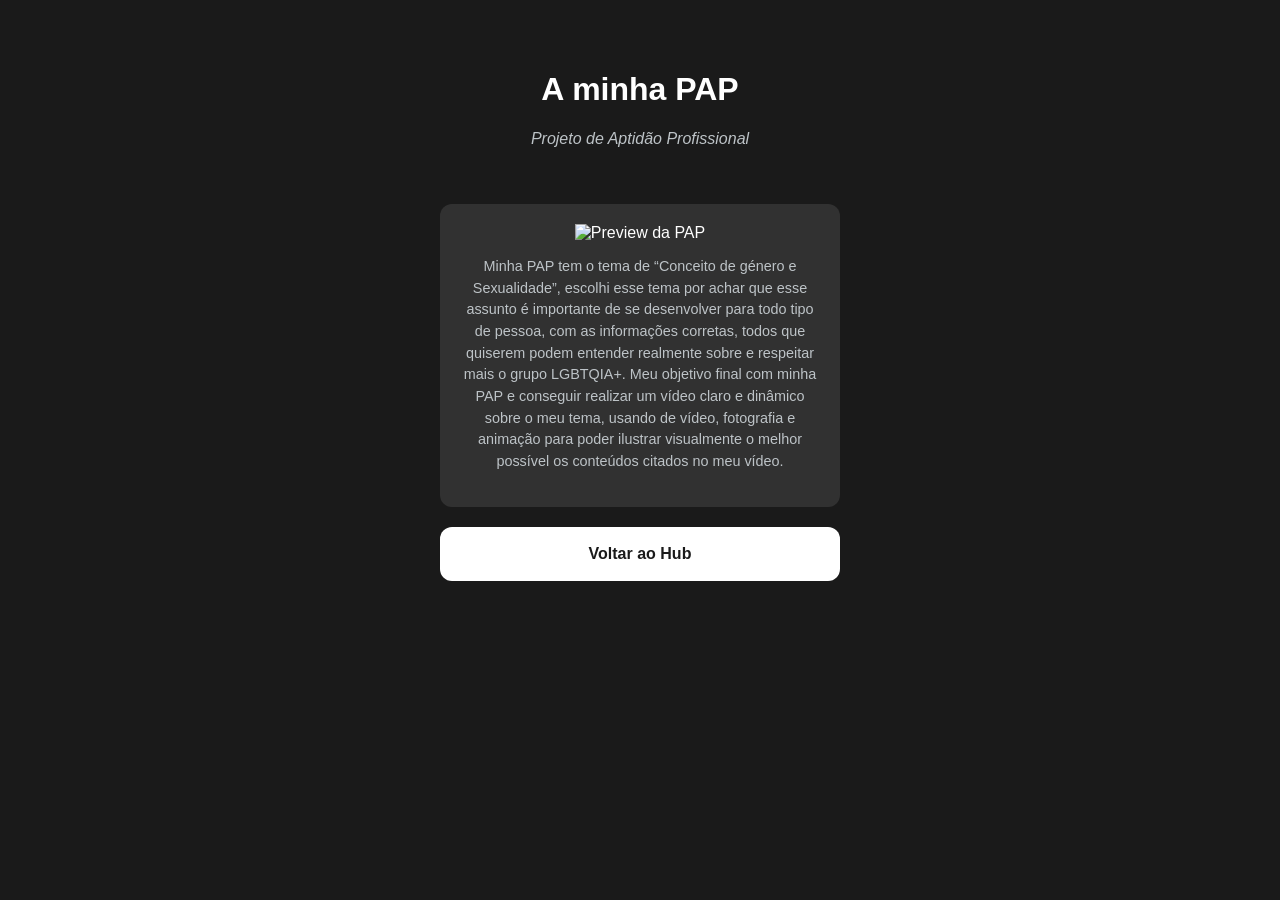
==== conceito-de-genero.html @ a713c92c "Rename conceito-de-genero to conceito-de-genero.html" ====
<!DOCTYPE html>
<html lang="pt">
<head>
<meta charset="UTF-8">
<meta name="viewport" content="width=device-width, initial-scale=1.0">
<title>A minha PAP - My Creative Hub</title>
<link rel="stylesheet" href="style.css">
<link rel="manifest" href="manifest.json">

  </head>
<body>
<header>
<h1>A minha PAP</h1>
<p class="bio">Projeto de Aptidão Profissional</p>
</header>
<main class="links-container">
<div class="pap-content">
<img src="assets/images/pap-preview.jpg" alt="Preview da PAP" class="papimage">
<p class="pap-text">
Minha PAP tem o tema de “Conceito de género e Sexualidade”, escolhi esse tema por achar que esse assunto é importante de se desenvolver para todo tipo de pessoa, com as informações corretas, todos que quiserem podem entender realmente sobre e respeitar mais o grupo LGBTQIA+. Meu objetivo final com minha PAP e conseguir realizar um vídeo claro e dinâmico sobre o meu tema, usando de vídeo, fotografia e animação para poder ilustrar visualmente o melhor possível os conteúdos citados no meu vídeo.
</p>
</div>
<a href="index.html" class="btn">Voltar ao Hub</a>
</main>
</body>
</html>
---- style.css ----
/* Configurações gerais da página */
body {
    margin: 0;
    padding: 0;
    background-color: #1a1a1a; /* Cor de fundo escura (moderna) */
    color: white;
    font-family: 'Segoe UI', Tahoma, Geneva, Verdana, sans-serif;
    display: flex;
    flex-direction: column; /* Alinha elementos um por baixo do outro */
    align-items: center;    /* Centra horizontalmente */
    min-height: 100vh;
}

header {
    margin-top: 50px;
    text-align: center;
}

.capa {
    width: 250px;
    height: 250px;
    object-fit: cover; /* Garante que a foto não fica esticada */
}

.bio {
    color: #bdc3c7;
    font-style: italic;
}

/* Contentor dos botões */
.links-container {
    width: 90%;
    max-width: 400px;
    margin-top: 40px;
}

/* Estilo dos botões (links) */
.btn {
    display: block;
    background-color: white;
    color: #1a1a1a;
    text-decoration: none; /* Remove o sublinhado */
    padding: 18px;
    margin-bottom: 15px;
    border-radius: 12px;   /* Cantos suaves */
    text-align: center;
    font-weight: bold;
    transition: 0.3s;      /* Suaviza a animação de toque */
}

/* Cor de destaque para o botão da PAP */
.btn-pap {
background-color: #3498db; 
color: white !important;
}
/* Estilo para o conteúdo descritivo */
.pap-content {
background: rgba(255, 255, 255, 0.1);
padding: 20px;
border-radius: 12px;
margin-bottom: 20px;
text-align: center;
}

.papimage{
text-align: center;
}

.pap-text {
font-size: 0.9em;
line-height: 1.5;
color: #bdc3c7;
text-align: center;
}

/* Efeito quando o rato passa por cima (ou o dedo toca) */
.btn:hover {
    background-color: #3498db;
    color: white;
    transform: translateY(-3px); /* Pequeno salto para cima */
}
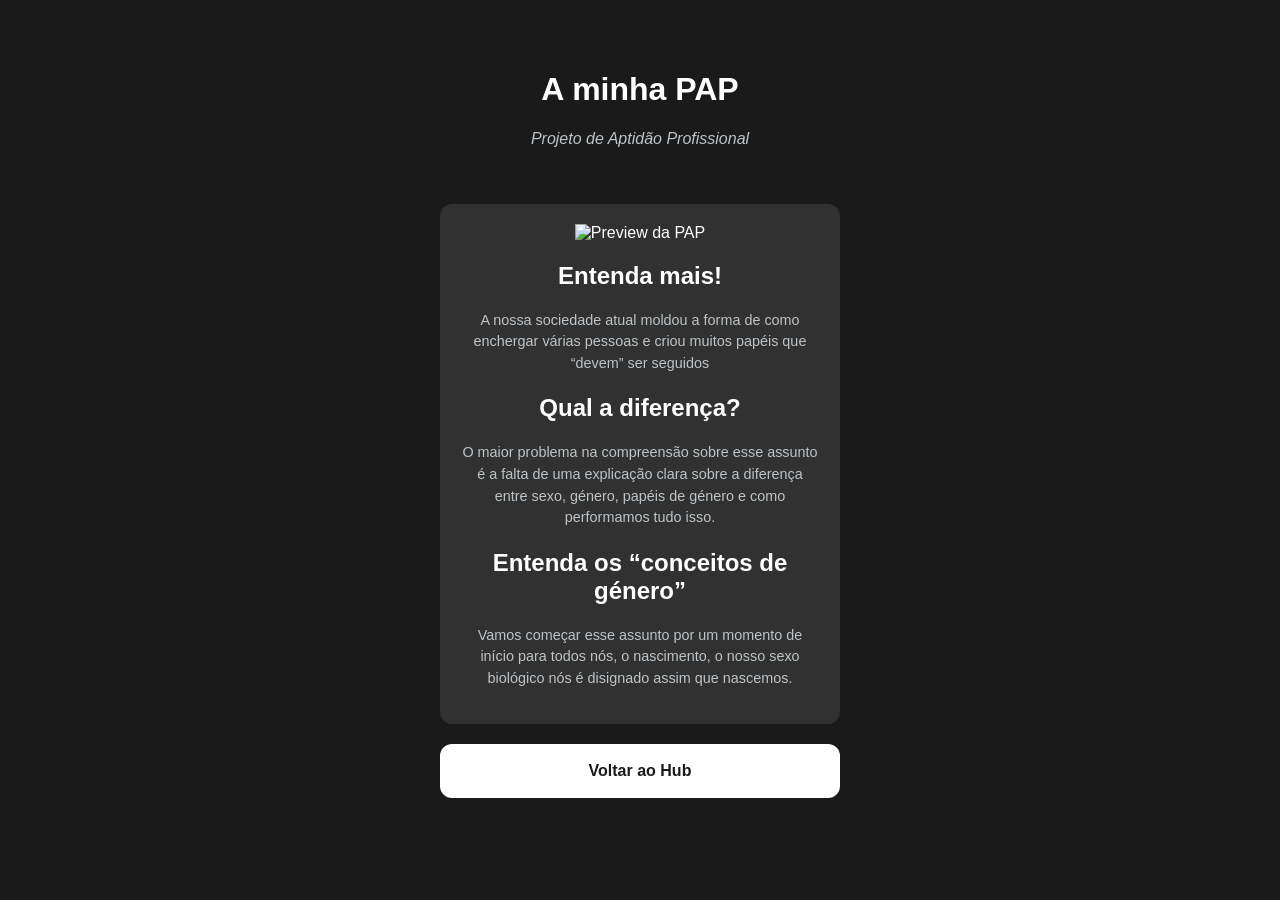
==== commit b9a60f31: "Update conceito-de-genero.html" ====
--- a/conceito-de-genero.html
+++ b/conceito-de-genero.html
@@ -16,9 +16,15 @@
 <main class="links-container">
 <div class="pap-content">
 <img src="assets/images/pap-preview.jpg" alt="Preview da PAP" class="papimage">
+<h2>Entenda mais!</h2>
 <p class="pap-text">
-Minha PAP tem o tema de “Conceito de género e Sexualidade”, escolhi esse tema por achar que esse assunto é importante de se desenvolver para todo tipo de pessoa, com as informações corretas, todos que quiserem podem entender realmente sobre e respeitar mais o grupo LGBTQIA+. Meu objetivo final com minha PAP e conseguir realizar um vídeo claro e dinâmico sobre o meu tema, usando de vídeo, fotografia e animação para poder ilustrar visualmente o melhor possível os conteúdos citados no meu vídeo.
-</p>
+A nossa sociedade atual moldou a forma de como enchergar várias pessoas e criou muitos papéis que “devem” ser seguidos</p>
+<h2>Qual a diferença?</h2>
+<p class="pap-text">
+O maior problema na compreensão sobre esse assunto é a falta de uma explicação clara sobre a diferença entre sexo, género, papéis de género e como performamos tudo isso.</p>
+<h2>Entenda os “conceitos de género”</h2>
+<p class="pap-text">
+Vamos começar esse assunto por um momento de início para todos nós, o nascimento, o nosso sexo biológico nós é disignado assim que nascemos.</p>
 </div>
 <a href="index.html" class="btn">Voltar ao Hub</a>
 </main>
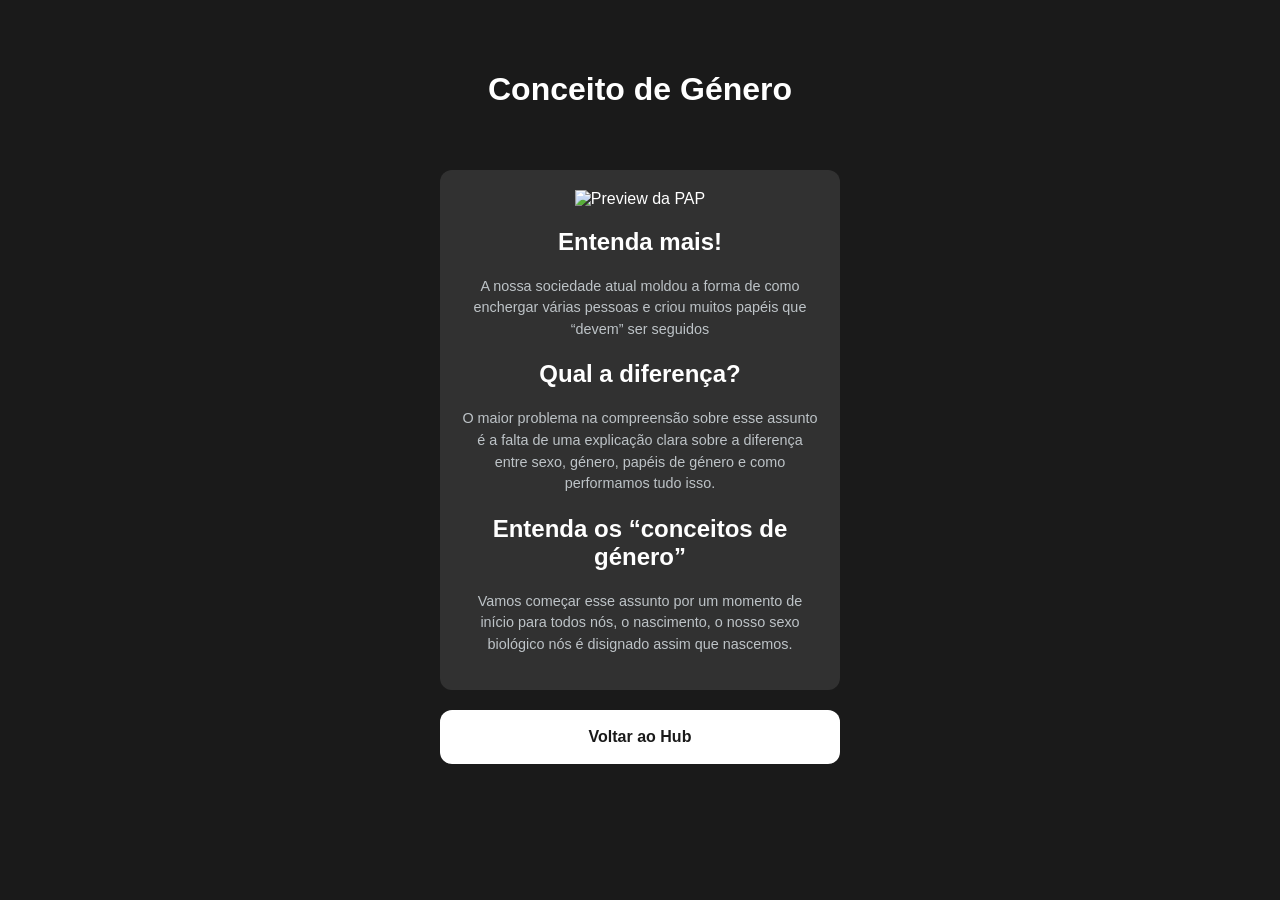
==== commit f6aa1d50: "Update conceito-de-genero.html" ====
--- a/conceito-de-genero.html
+++ b/conceito-de-genero.html
@@ -10,8 +10,7 @@
   </head>
 <body>
 <header>
-<h1>A minha PAP</h1>
-<p class="bio">Projeto de Aptidão Profissional</p>
+<h1>Conceito de Género</h1>
 </header>
 <main class="links-container">
 <div class="pap-content">
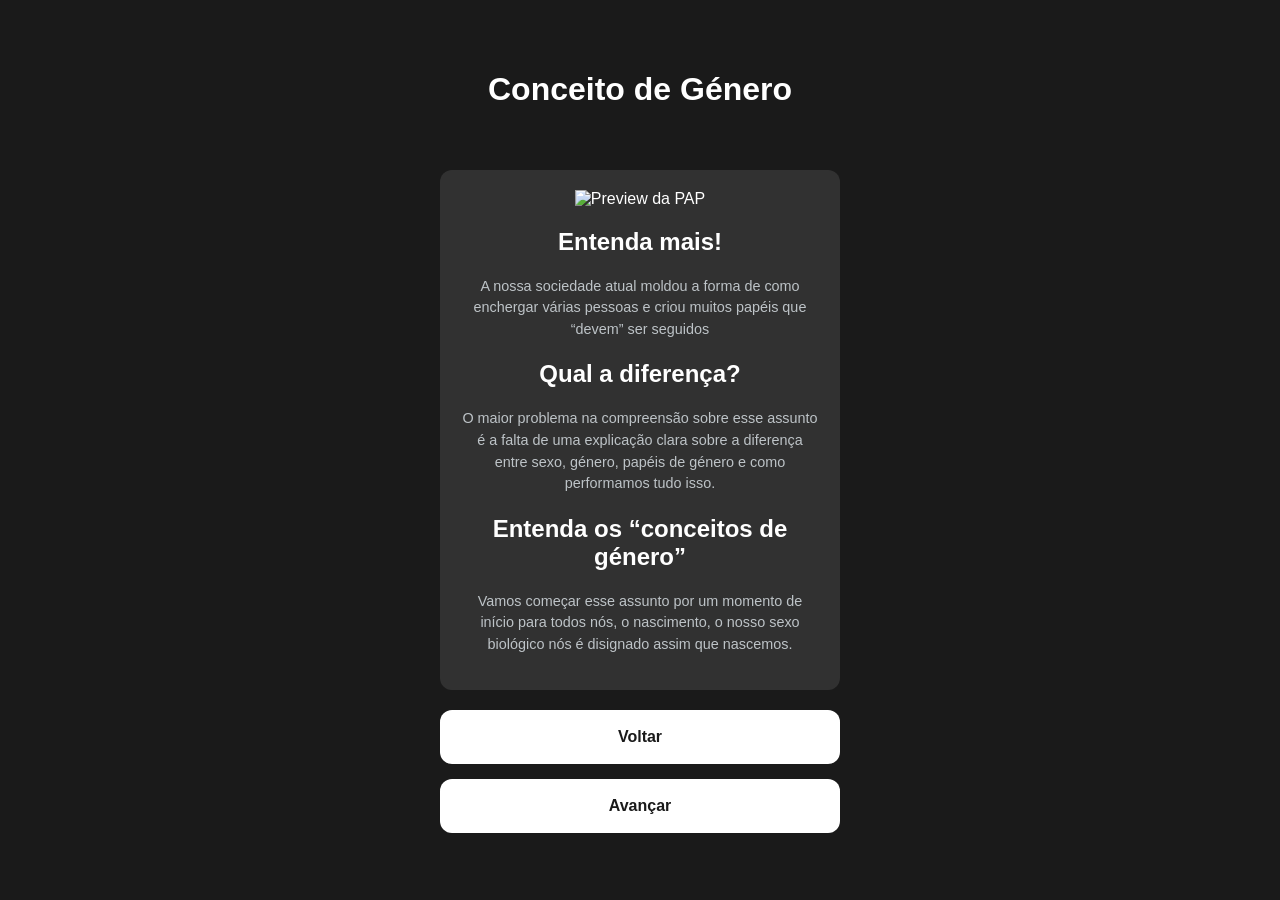
==== commit 74d916a1: "Update conceito-de-genero.html" ====
--- a/conceito-de-genero.html
+++ b/conceito-de-genero.html
@@ -25,7 +25,8 @@
 <p class="pap-text">
 Vamos começar esse assunto por um momento de início para todos nós, o nascimento, o nosso sexo biológico nós é disignado assim que nascemos.</p>
 </div>
-<a href="index.html" class="btn">Voltar ao Hub</a>
+<a href="index.html" class="btn">Voltar</a>
+<a href="sexualidade.html" class="btn">Avançar</a>
 </main>
 </body>
 </html>
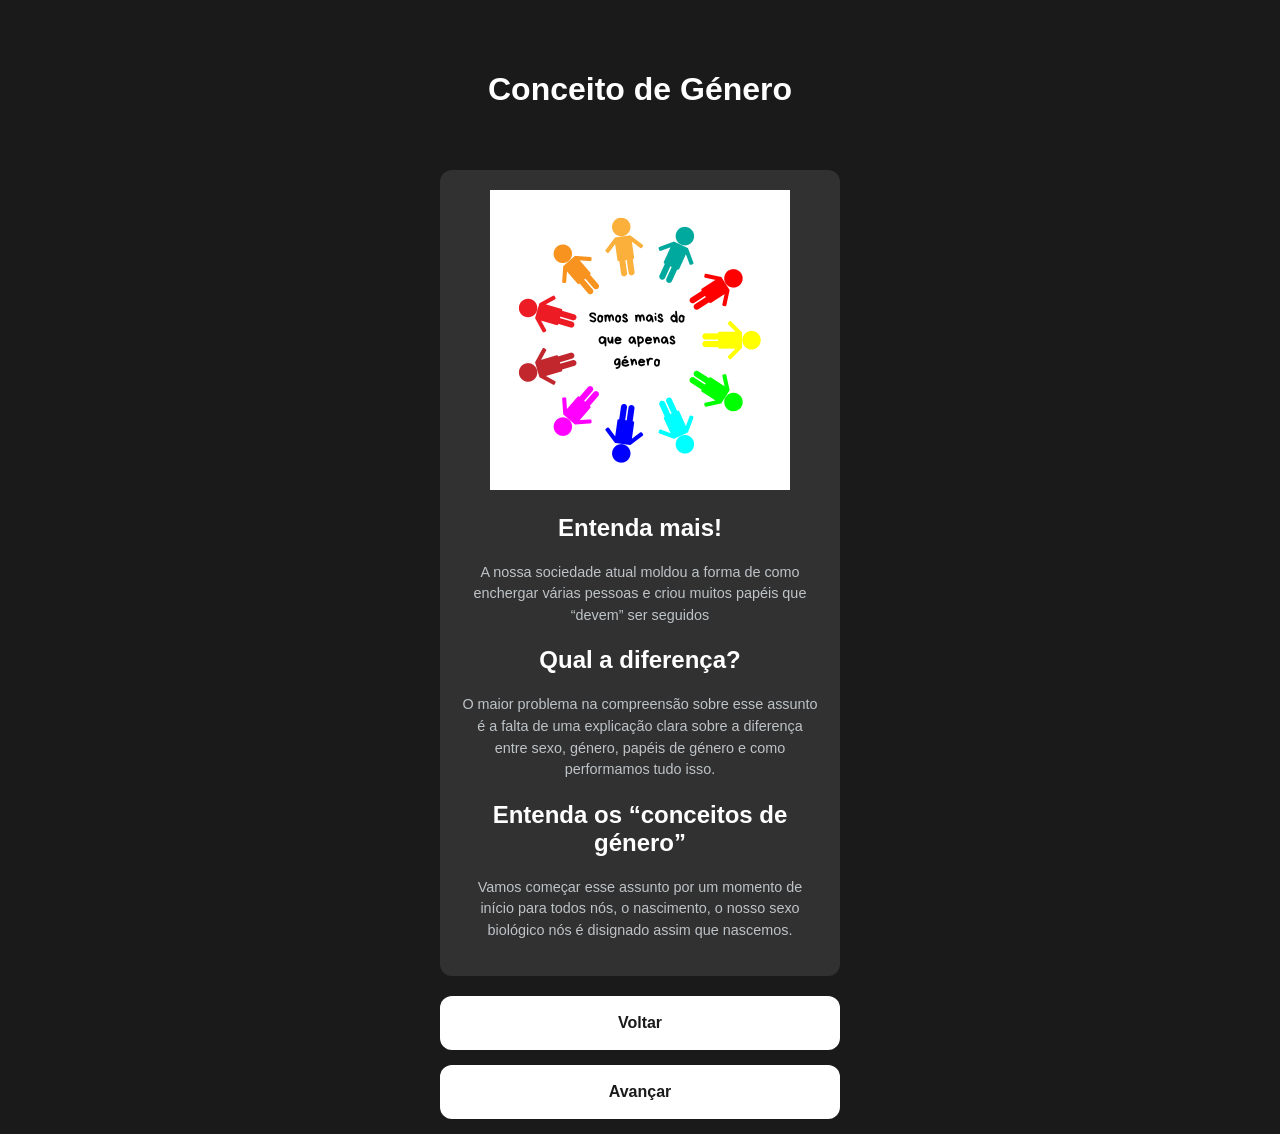
==== commit 26b00810: "Update conceito-de-genero.html" ====
--- a/conceito-de-genero.html
+++ b/conceito-de-genero.html
@@ -14,7 +14,7 @@
 </header>
 <main class="links-container">
 <div class="pap-content">
-<img src="assets/images/pap-preview.jpg" alt="Preview da PAP" class="papimage">
+<img src="assets/images/genero.png" alt="Conceitos de Género" class="papimage">
 <h2>Entenda mais!</h2>
 <p class="pap-text">
 A nossa sociedade atual moldou a forma de como enchergar várias pessoas e criou muitos papéis que “devem” ser seguidos</p>
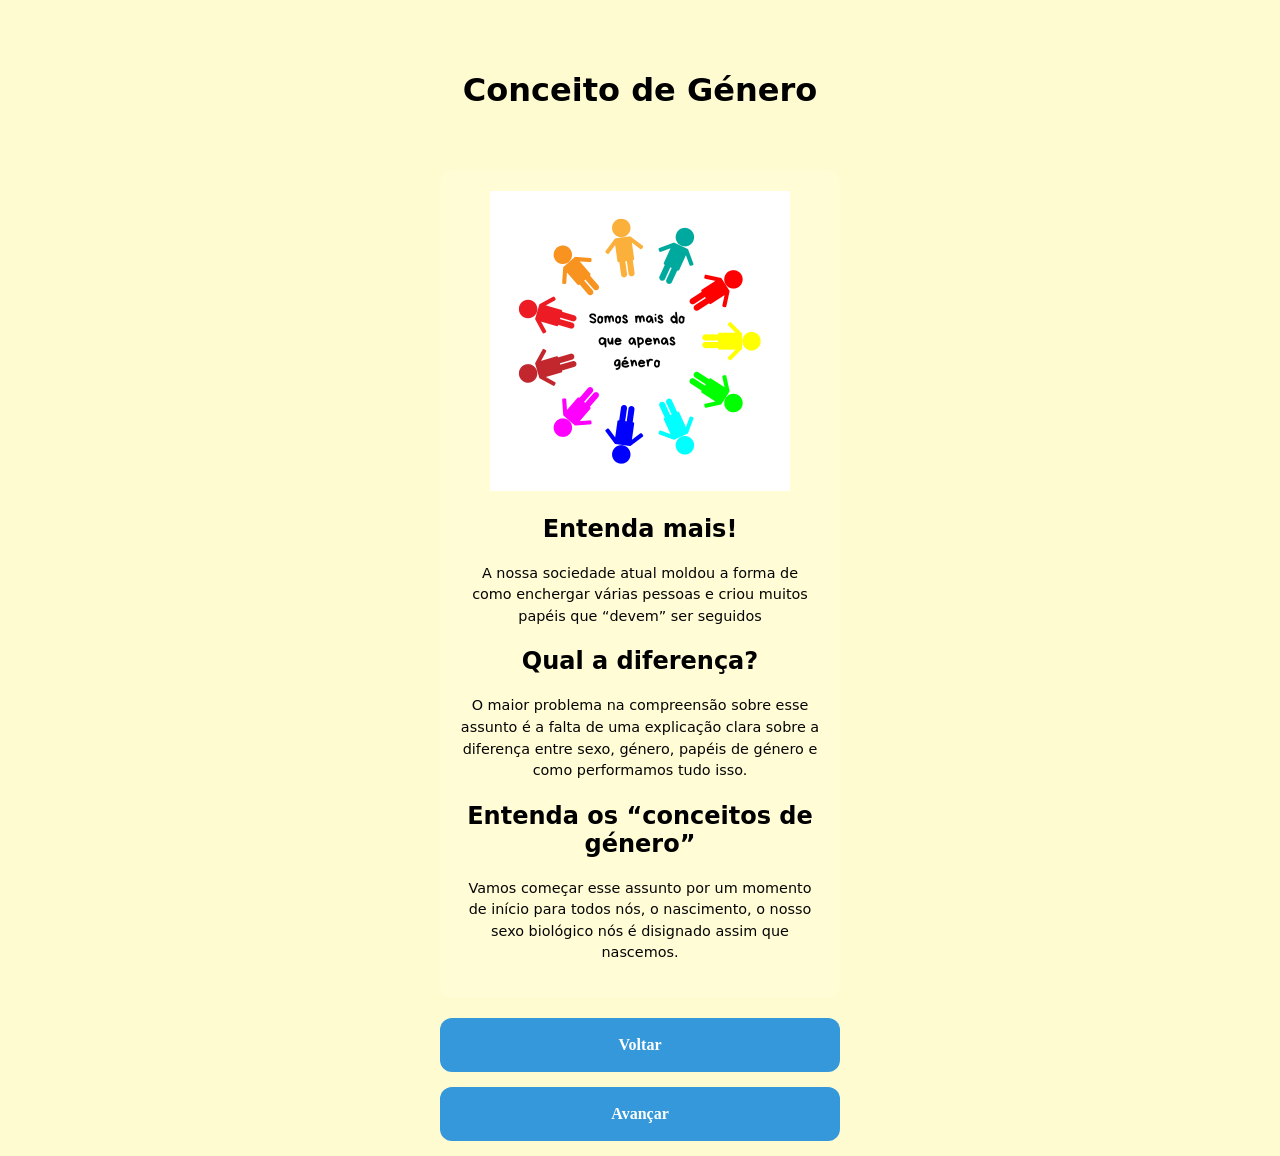
==== commit b585d4dc: "Update conceito-de-genero.html" ====
--- a/conceito-de-genero.html
+++ b/conceito-de-genero.html
@@ -10,22 +10,22 @@
   </head>
 <body>
 <header>
-<h1>Conceito de Género</h1>
+<h1 class="h1-cg">Conceito de Género</h1>
 </header>
 <main class="links-container">
 <div class="pap-content">
 <img src="assets/images/genero.png" alt="Conceitos de Género" class="papimage">
-<h2>Entenda mais!</h2>
+<h2 class="h2-cg">Entenda mais!</h2>
 <p class="pap-text">
 A nossa sociedade atual moldou a forma de como enchergar várias pessoas e criou muitos papéis que “devem” ser seguidos</p>
-<h2>Qual a diferença?</h2>
+<h2 class="h2-cg">Qual a diferença?</h2>
 <p class="pap-text">
 O maior problema na compreensão sobre esse assunto é a falta de uma explicação clara sobre a diferença entre sexo, género, papéis de género e como performamos tudo isso.</p>
-<h2>Entenda os “conceitos de género”</h2>
+<h2 class="h2-cg">Entenda os “conceitos de género”</h2>
 <p class="pap-text">
 Vamos começar esse assunto por um momento de início para todos nós, o nascimento, o nosso sexo biológico nós é disignado assim que nascemos.</p>
 </div>
-<a href="index.html" class="btn">Voltar</a>
+<a href="sobre.html" class="btn">Voltar</a>
 <a href="sexualidade.html" class="btn">Avançar</a>
 </main>
 </body>
--- a/style.css
+++ b/style.css
@@ -2,9 +2,8 @@
 body {
     margin: 0;
     padding: 0;
-    background-color: #1a1a1a; /* Cor de fundo escura (moderna) */
-    color: white;
-    font-family: 'Segoe UI', Tahoma, Geneva, Verdana, sans-serif;
+    background-color: #fffbd1;
+    font-family: cursive, system-ui;
     display: flex;
     flex-direction: column; /* Alinha elementos um por baixo do outro */
     align-items: center;    /* Centra horizontalmente */
@@ -22,8 +21,14 @@
     object-fit: cover; /* Garante que a foto não fica esticada */
 }
 
+.h1index {
+    font-family: cursive
+    color: #e80000;
+}
+
 .bio {
-    color: #bdc3c7;
+    font-family: system-ui;
+    color: #615f45;
     font-style: italic;
 }
 
@@ -37,8 +42,10 @@
 /* Estilo dos botões (links) */
 .btn {
     display: block;
-    background-color: white;
+    background-color: #3498db;
+    font-family: cursive;
     color: #1a1a1a;
+    color: white !important; 
     text-decoration: none; /* Remove o sublinhado */
     padding: 18px;
     margin-bottom: 15px;
@@ -48,11 +55,52 @@
     transition: 0.3s;      /* Suaviza a animação de toque */
 }
 
+.btn-cg {
+display: block;
+background-color: #671eb0; 
+font-family: cursive;
+color: #1a1a1a;
+color: white !important;
+text-decoration: none; /* Remove o sublinhado */
+padding: 18px;
+margin-bottom: 15px;
+border-radius: 12px;   /* Cantos suaves */
+text-align: center;
+font-weight: bold;
+transition: 0.3s;
+}
+
+.btn-sx {
+display: block;
+background-color: #cf0606; 
+font-family: cursive;
+color: #1a1a1a;
+color: white !important;
+text-decoration: none; /* Remove o sublinhado */
+padding: 18px;
+margin-bottom: 15px;
+border-radius: 12px;   /* Cantos suaves */
+text-align: center;
+font-weight: bold;
+transition: 0.3s;
+}
+
 /* Cor de destaque para o botão da PAP */
 .btn-pap {
+display: block;
 background-color: #3498db; 
+font-family: cursive;
+color: #1a1a1a;
 color: white !important;
+text-decoration: none; /* Remove o sublinhado */
+padding: 18px;
+margin-bottom: 15px;
+border-radius: 12px;   /* Cantos suaves */
+text-align: center;
+font-weight: bold;
+transition: 0.3s;
 }
+
 /* Estilo para o conteúdo descritivo */
 .pap-content {
 background: rgba(255, 255, 255, 0.1);
@@ -67,9 +115,10 @@
 }
 
 .pap-text {
+font-family: system-ui;
 font-size: 0.9em;
 line-height: 1.5;
-color: #bdc3c7;
+color: #050505;
 text-align: center;
 }
 
@@ -79,3 +128,21 @@
     color: white;
     transform: translateY(-3px); /* Pequeno salto para cima */
 }
+
+.btn-pap:hover {
+    background-color: #3498db;
+    color: white;
+    transform: translateY(-3px); /* Pequeno salto para cima */
+}
+
+.btn-cg:hover {
+    background-color: #3498db;
+    color: white;
+    transform: translateY(-3px); /* Pequeno salto para cima */
+}
+
+.btn-sx:hover {
+    background-color: #3498db;
+    color: white;
+    transform: translateY(-3px); /* Pequeno salto para cima */
+}
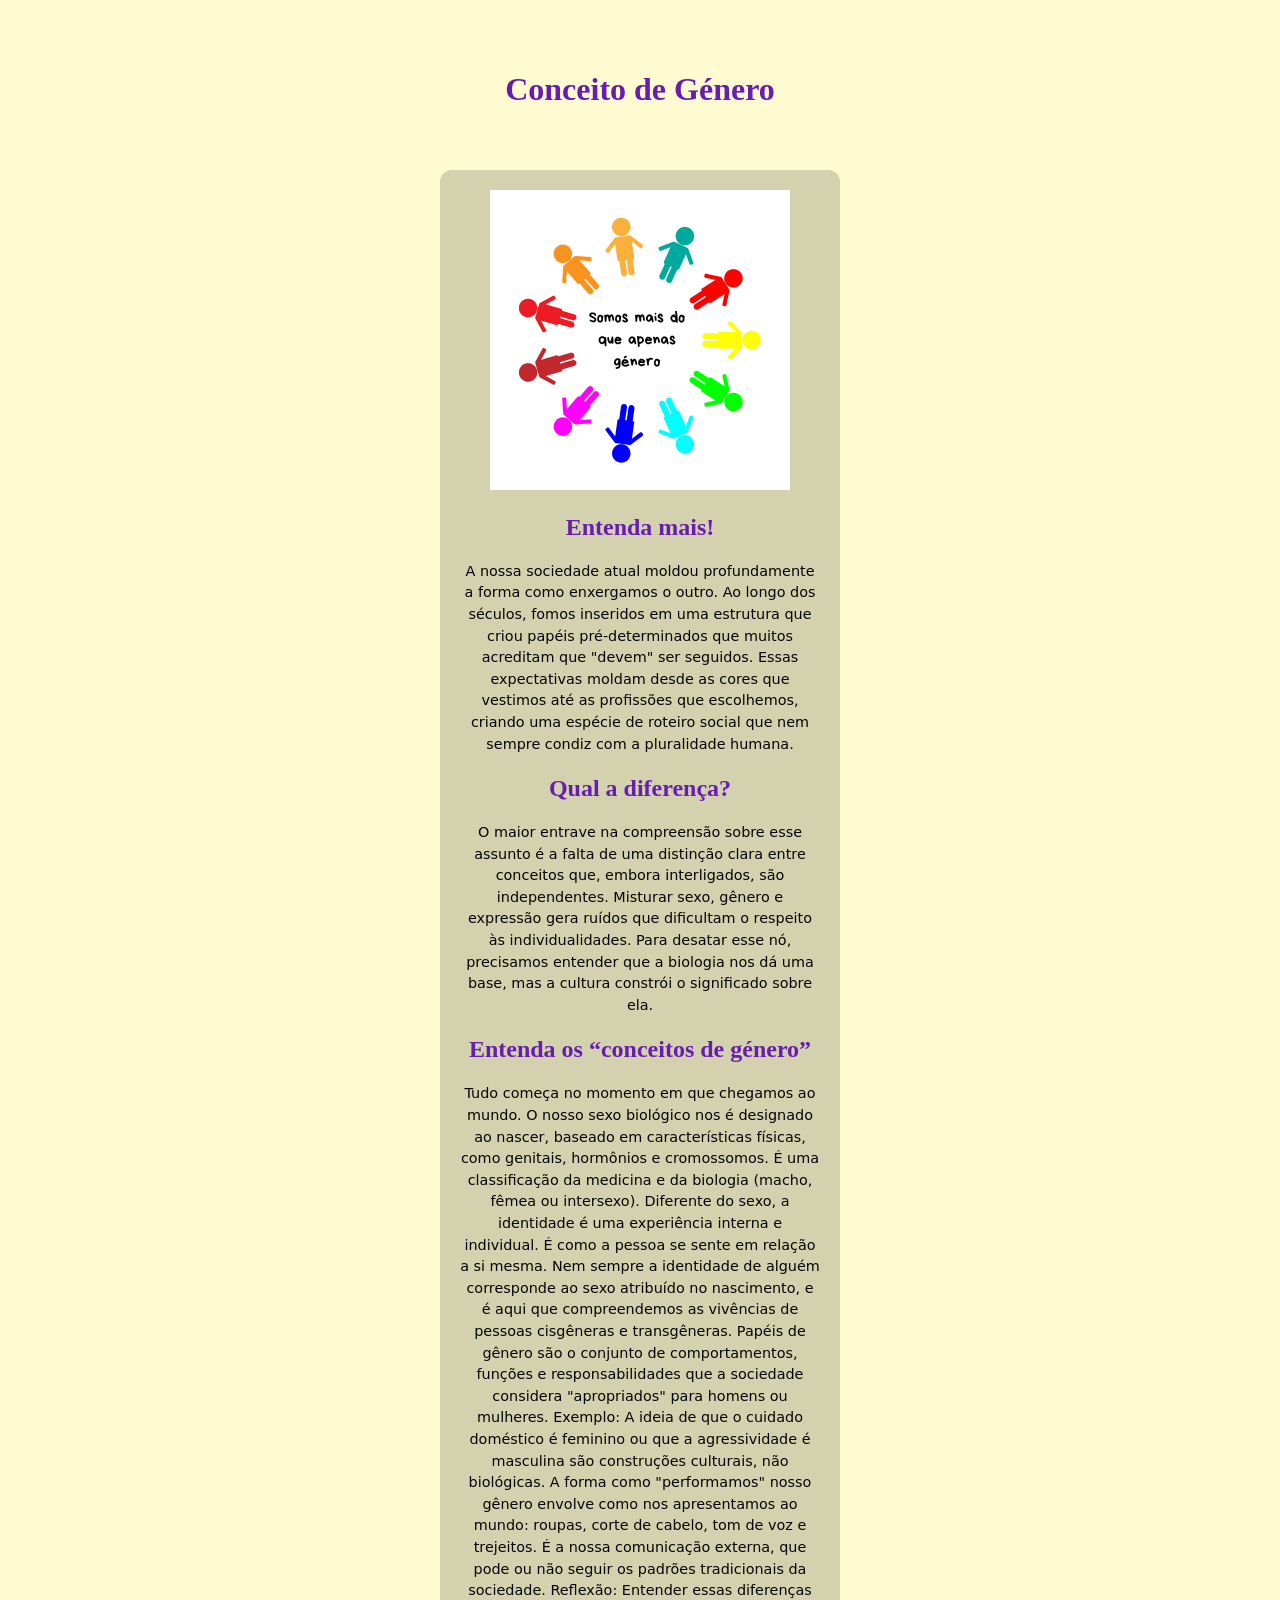
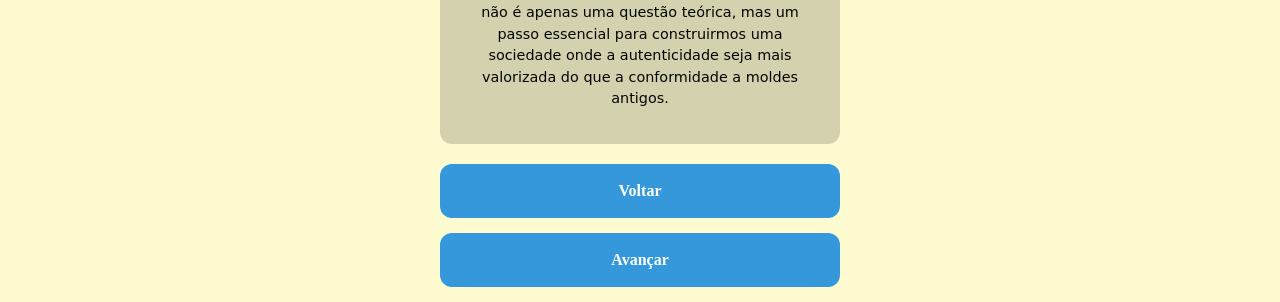
==== commit b7779bc5: "Update conceito-de-genero.html" ====
--- a/conceito-de-genero.html
+++ b/conceito-de-genero.html
@@ -17,13 +17,20 @@
 <img src="assets/images/genero.png" alt="Conceitos de Género" class="papimage">
 <h2 class="h2-cg">Entenda mais!</h2>
 <p class="pap-text">
-A nossa sociedade atual moldou a forma de como enchergar várias pessoas e criou muitos papéis que “devem” ser seguidos</p>
+A nossa sociedade atual moldou profundamente a forma como enxergamos o outro. Ao longo dos séculos, fomos inseridos em uma estrutura que criou papéis pré-determinados que muitos acreditam que "devem" ser seguidos. Essas expectativas moldam desde as cores que vestimos até as profissões que escolhemos, criando uma espécie de roteiro social que nem sempre condiz com a pluralidade humana.</p>
 <h2 class="h2-cg">Qual a diferença?</h2>
 <p class="pap-text">
-O maior problema na compreensão sobre esse assunto é a falta de uma explicação clara sobre a diferença entre sexo, género, papéis de género e como performamos tudo isso.</p>
+O maior entrave na compreensão sobre esse assunto é a falta de uma distinção clara entre conceitos que, embora interligados, são independentes. Misturar sexo, gênero e expressão gera ruídos que dificultam o respeito às individualidades. Para desatar esse nó, precisamos entender que a biologia nos dá uma base, mas a cultura constrói o significado sobre ela.</p>
 <h2 class="h2-cg">Entenda os “conceitos de género”</h2>
 <p class="pap-text">
-Vamos começar esse assunto por um momento de início para todos nós, o nascimento, o nosso sexo biológico nós é disignado assim que nascemos.</p>
+Tudo começa no momento em que chegamos ao mundo. O nosso sexo biológico nos é designado ao nascer, baseado em características físicas, como genitais, hormônios e cromossomos. 
+É uma classificação da medicina e da biologia (macho, fêmea ou intersexo). Diferente do sexo, a identidade é uma experiência interna e individual. É como a pessoa se sente em relação a si mesma. 
+Nem sempre a identidade de alguém corresponde ao sexo atribuído no nascimento, e é aqui que compreendemos as vivências de pessoas cisgêneras e transgêneras. 
+Papéis de gênero são o conjunto de comportamentos, funções e responsabilidades que a sociedade considera "apropriados" para homens ou mulheres.
+Exemplo: A ideia de que o cuidado doméstico é feminino ou que a agressividade é masculina são construções culturais, não biológicas.
+A forma como "performamos" nosso gênero envolve como nos apresentamos ao mundo: roupas, corte de cabelo, tom de voz e trejeitos. 
+É a nossa comunicação externa, que pode ou não seguir os padrões tradicionais da sociedade.
+Reflexão: Entender essas diferenças não é apenas uma questão teórica, mas um passo essencial para construirmos uma sociedade onde a autenticidade seja mais valorizada do que a conformidade a moldes antigos.</p>
 </div>
 <a href="sobre.html" class="btn">Voltar</a>
 <a href="sexualidade.html" class="btn">Avançar</a>
--- a/style.css
+++ b/style.css
@@ -21,14 +21,44 @@
     object-fit: cover; /* Garante que a foto não fica esticada */
 }
 
-.h1index {
-    font-family: cursive
+.h1-index {
+    font-family: cursive;
     color: #e80000;
+}
+
+.h1-cg {
+    font-family: cursive;
+    color: #671eb0;
+}
+
+.h2-cg {
+    font-family: cursive;
+    color: #671eb0;
+}
+
+.h1-sx {
+    font-family: cursive;
+    color: #e80000;
+}
+
+.h2-sx {
+    font-family: cursive;
+    color: #e80000;
+}
+
+.sam-h1 {
+    font-family: cursive;
+    color: #ff66c4;
+}
+
+.sam-h2 {
+    font-family: cursive;
+    color: #ff66c4;
 }
 
 .bio {
     font-family: system-ui;
-    color: #615f45;
+    color: #4f4d37;
     font-style: italic;
 }
 
@@ -103,7 +133,7 @@
 
 /* Estilo para o conteúdo descritivo */
 .pap-content {
-background: rgba(255, 255, 255, 0.1);
+background: rgba(212, 209, 174);
 padding: 20px;
 border-radius: 12px;
 margin-bottom: 20px;
@@ -119,6 +149,15 @@
 font-size: 0.9em;
 line-height: 1.5;
 color: #050505;
+text-align: center;
+}
+
+.autor {
+font-family: system-ui;
+text-decoration: none;
+font-size: 0.9em;
+line-height: 1.5;
+color: #4f4d37;
 text-align: center;
 }
 
